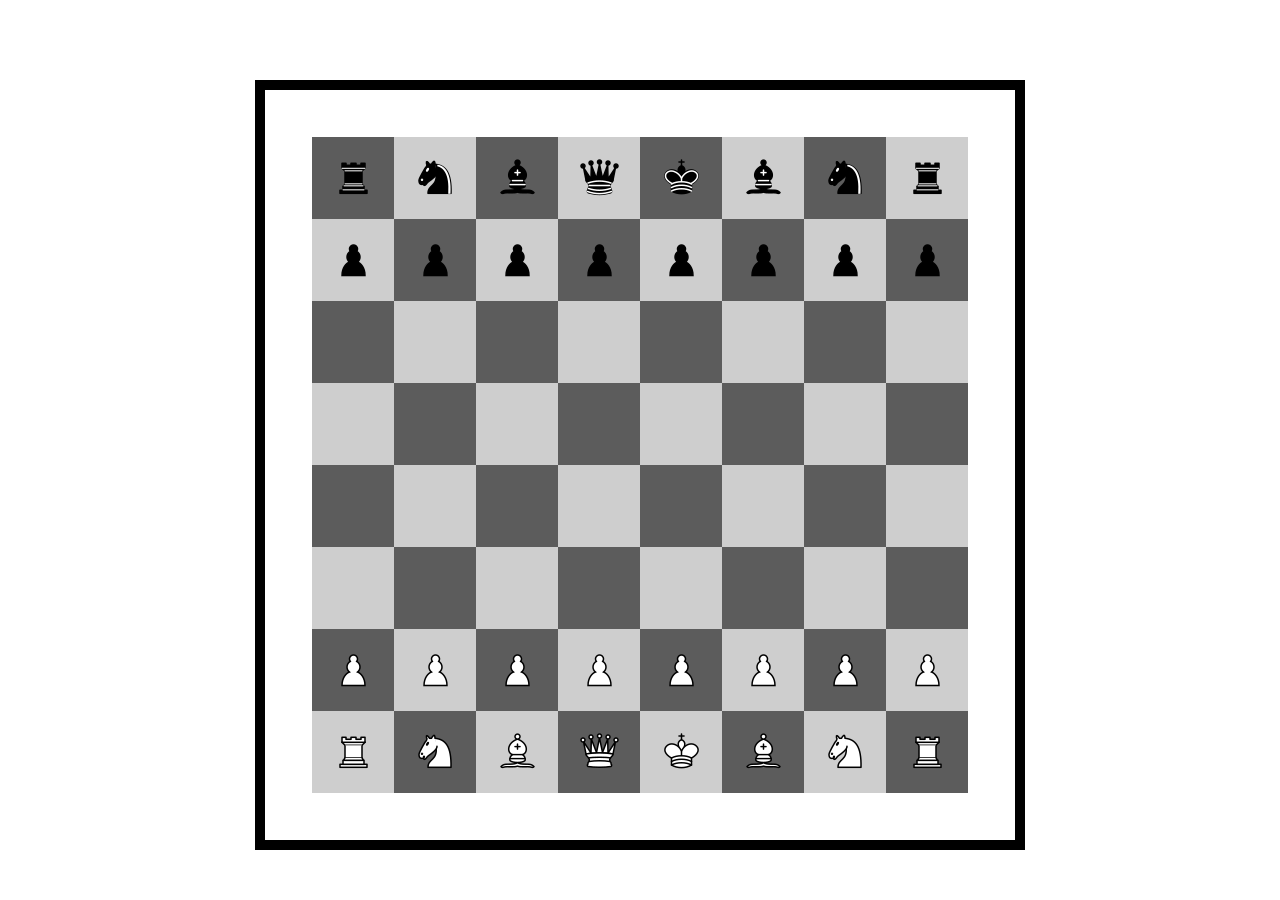
==== Chess/index.html @ 0421708b "Moved Chess into Cyber4s" ====
<!DOCTYPE html>
<html lang="en">

<head>
    <meta charset="UTF-8">
    <meta http-equiv="X-UA-Compatible" content="IE=edge">
    <meta name="viewport" content="width=device-width, initial-scale=1.0">
    <title>Wajdi's Chess Board</title>
    <link rel="stylesheet" href="styling.css">
    <link rel="icon" href="https://www.freeiconspng.com/thumbs/chess-icon/chess-icon-7.png">
</head>

<body>

    <script src="chess.js"></script>

</body>
</html>
---- Chess/styling.css ----
body {
    display: flex;
    align-items: center;
    justify-content: center;
}

.containerDiv {
    position: absolute;
    top: 80px;
    width: 750px;
    height: 750px;
    display: flex;
    justify-content: center;
    align-items: center;
    background-color: rgb(255, 255, 255);
    border: 10px solid rgb(0, 0, 0);
}

table {
    border-spacing: 0px;
    text-align: center;
}

.lightTile {
    width: 80px;
    height: 80px;
    background-color: rgb(206, 206, 206);
    /* border: 1px solid black; */
}

.darkTile {
    width: 50px;
    height: 50px;
    background-color: rgb(92, 92, 92);
    /* border: 1px solid white; */
}
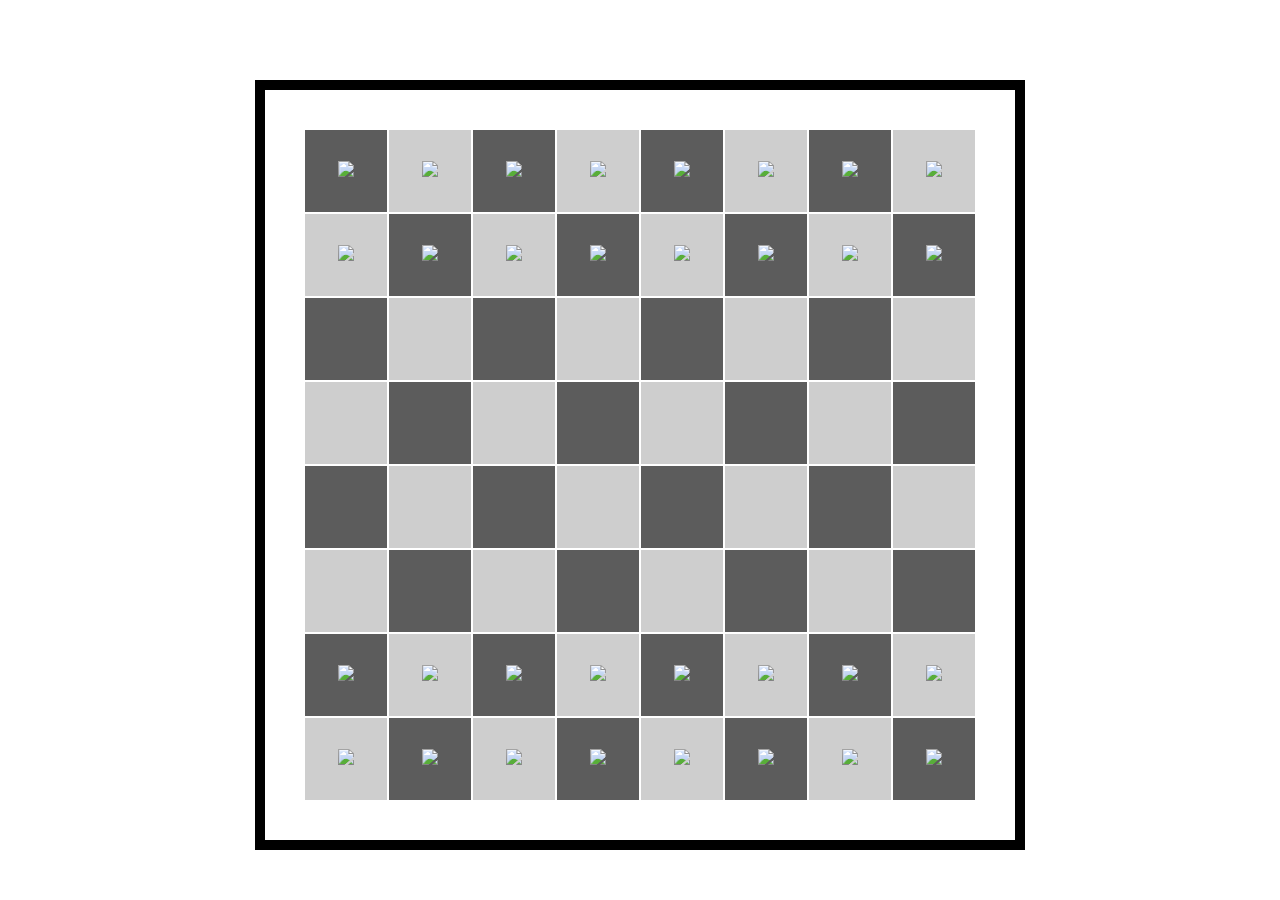
==== commit f087cd03: "Seperated JS files" ====
--- a/Chess/index.html
+++ b/Chess/index.html
@@ -6,13 +6,14 @@
     <meta http-equiv="X-UA-Compatible" content="IE=edge">
     <meta name="viewport" content="width=device-width, initial-scale=1.0">
     <title>Wajdi's Chess Board</title>
-    <link rel="stylesheet" href="styling.css">
+    <link rel="stylesheet" href="./css/styling.css">
     <link rel="icon" href="https://www.freeiconspng.com/thumbs/chess-icon/chess-icon-7.png">
 </head>
 
 <body>
-
-    <script src="chess.js"></script>
-
+    <script src="./js/Piece.js"></script>
+    <script src="./js/BoardData.js"></script>
+    <script src="./js/chess.js"></script>
+    
 </body>
 </html>
--- a/Chess/css/styling.css
+++ b/Chess/css/styling.css
@@ -0,0 +1,46 @@
+body {
+    display: flex;
+    align-items: center;
+    justify-content: center;
+}
+
+.containerDiv {
+    position: absolute;
+    top: 80px;
+    width: 750px;
+    height: 750px;
+    display: flex;
+    justify-content: center;
+    align-items: center;
+    background-color: rgb(255, 255, 255);
+    border: 10px solid rgb(0, 0, 0);
+}
+
+table {
+    text-align: center;
+}
+
+.lightCell {
+    width: 80px;
+    height: 80px;
+    background-color: rgb(206, 206, 206);
+}
+
+.darkCell {
+    width: 50px;
+    height: 50px;
+    background-color: rgb(92, 92, 92);
+}
+
+.selectedCell {
+    background: rgb(209, 157, 12);
+    /* border: 4px solid black; */
+}
+
+.possibleMovement {
+    background: rgb(122, 39, 39);
+}
+
+.piece:hover {
+    cursor: pointer;
+}
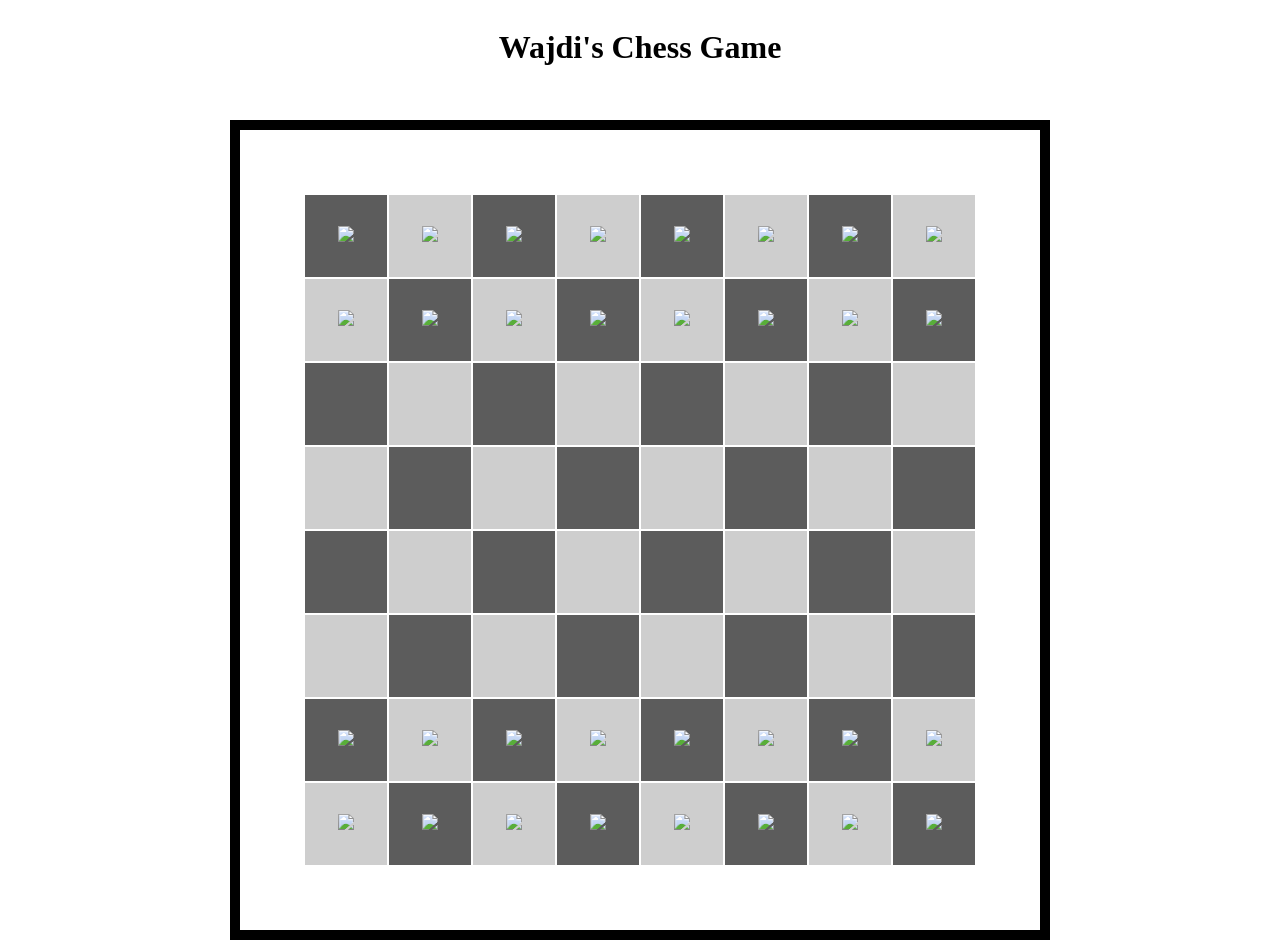
==== commit 1a77bf0b: "added winning condition + popup" ====
--- a/Chess/index.html
+++ b/Chess/index.html
@@ -11,8 +11,11 @@
 </head>
 
 <body>
+    
+    <h1 id="title">Wajdi's Chess Game</h1>
     <script src="./js/Piece.js"></script>
     <script src="./js/BoardData.js"></script>
+    <script src="./js/GameManager.js"></script>
     <script src="./js/chess.js"></script>
     
 </body>
--- a/Chess/css/styling.css
+++ b/Chess/css/styling.css
@@ -6,14 +6,15 @@
 
 .containerDiv {
     position: absolute;
-    top: 80px;
-    width: 750px;
-    height: 750px;
+    top: 120px;
+    width: 800px;
+    height: 800px;
     display: flex;
     justify-content: center;
     align-items: center;
     background-color: rgb(255, 255, 255);
     border: 10px solid rgb(0, 0, 0);
+    user-select: none;
 }
 
 table {
@@ -26,6 +27,10 @@
     background-color: rgb(206, 206, 206);
 }
 
+/* td:hover {
+    cursor: pointer;
+} */
+
 .darkCell {
     width: 50px;
     height: 50px;
@@ -34,13 +39,20 @@
 
 .selectedCell {
     background: rgb(209, 157, 12);
-    /* border: 4px solid black; */
 }
 
 .possibleMovement {
     background: rgb(122, 39, 39);
 }
 
-.piece:hover {
-    cursor: pointer;
+.winnerPopup {
+    position: absolute;
+    top: 50%;
+    left: 50%;
+    transform: translate(-50%, -50%);
+    background: white;
+    border-radius: 5px;
+    font-size: xx-large;
+    padding: 50px;
+    border: 1px solid black;
 }
